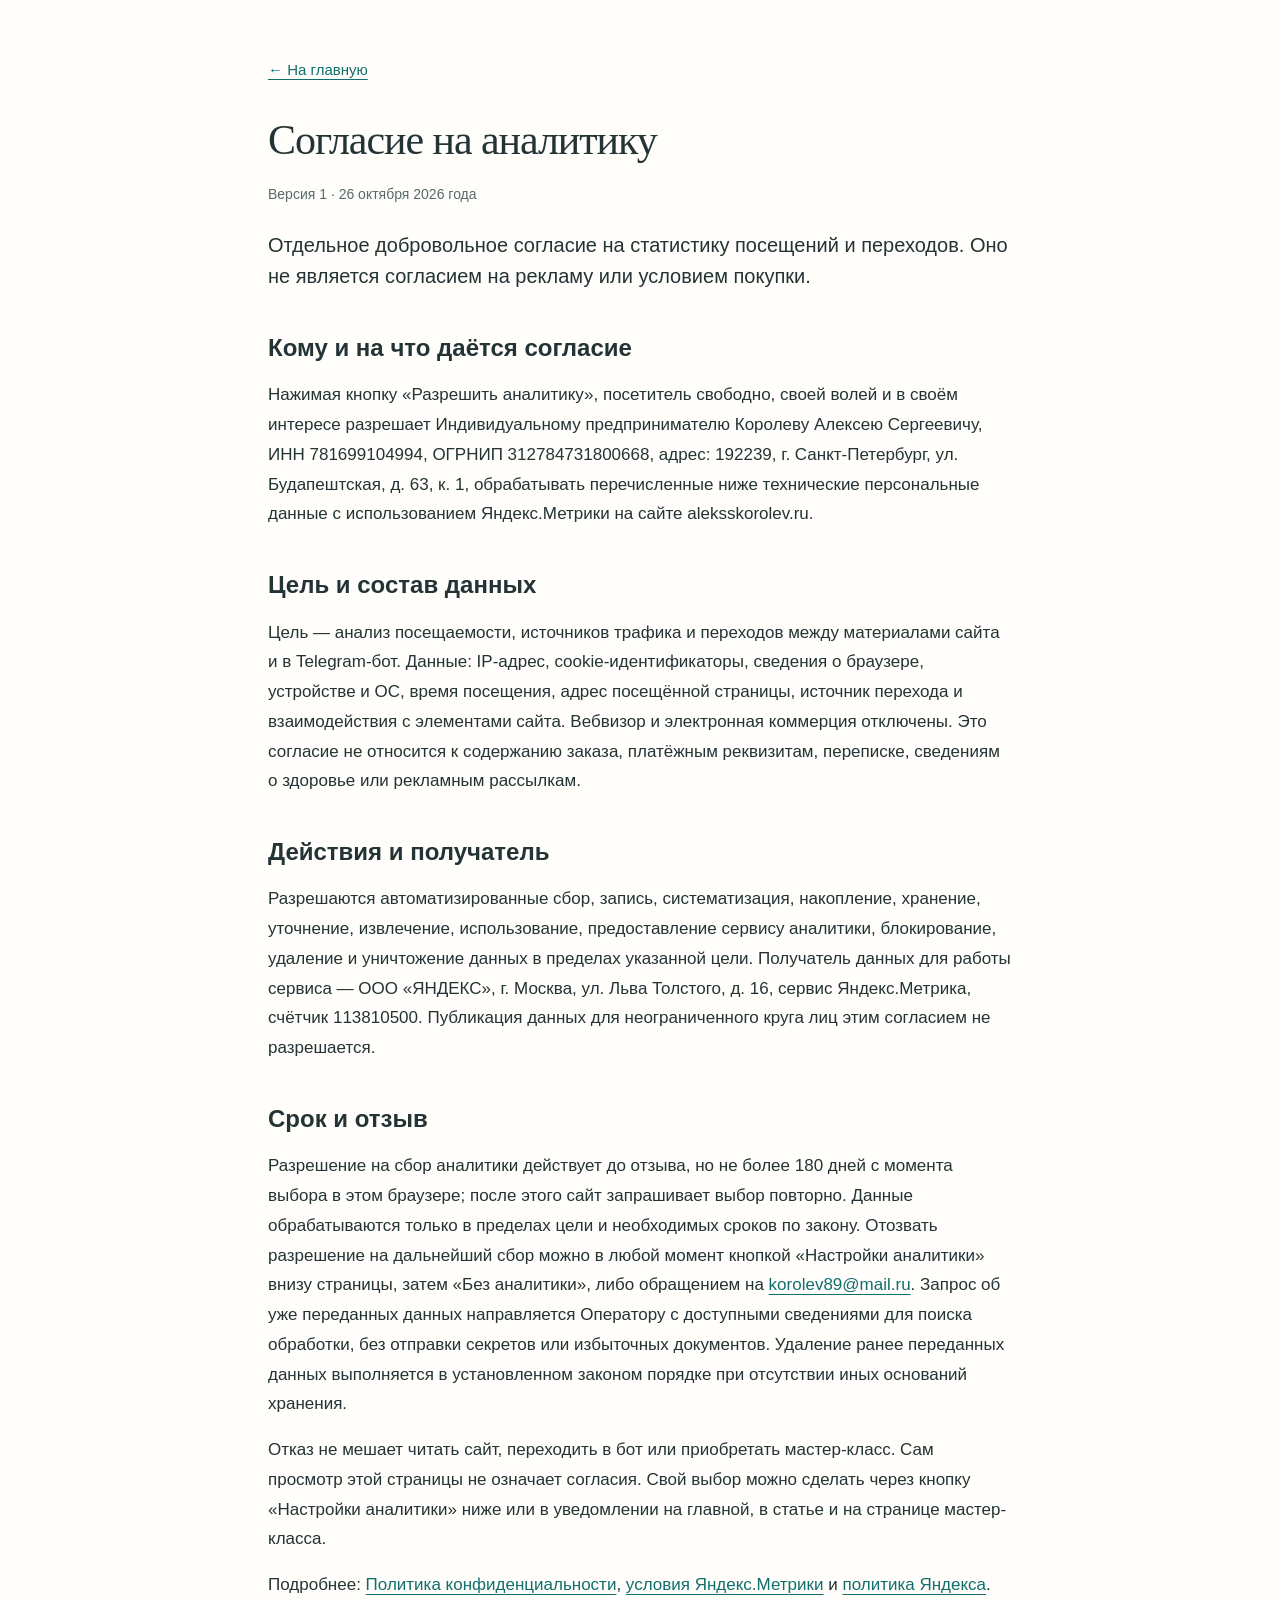
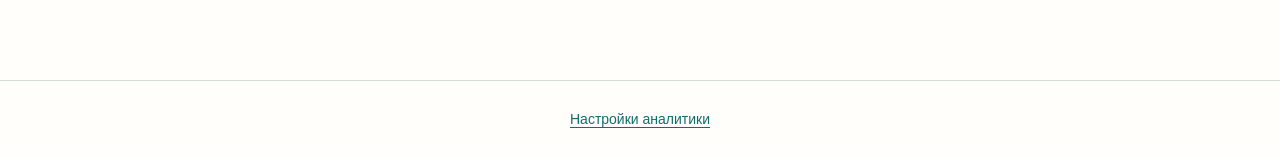
==== analytics-consent/index.html @ 6903ccdf "Add consent-gated Yandex Metrica and funnel click events" ====
<!doctype html><html lang="ru"><head><meta charset="utf-8"><meta name="viewport" content="width=device-width,initial-scale=1"><title>Согласие на аналитику — Алексей Королёв</title><style>*{box-sizing:border-box}html{scroll-behavior:smooth}body{margin:0;background:#fffefb;color:#243335;font:17px/1.75 Arial,Helvetica,sans-serif}main{max-width:800px;margin:auto;padding:48px 28px 64px}a{color:#126e6d;text-underline-offset:4px;overflow-wrap:anywhere}a:focus-visible{outline:2px solid #126e6d;outline-offset:4px}.back{display:inline-flex;align-items:center;min-height:44px;font-size:15px}.meta{color:#596969;font-size:14px;margin:16px 0 24px}h1{font:400 42px/1.18 Georgia,serif;letter-spacing:-.025em;margin:24px 0 16px;overflow-wrap:anywhere}h2{font-size:24px;line-height:1.35;margin:40px 0 16px}p{margin:0 0 16px}.lead{font-size:20px;line-height:1.55}li{margin-bottom:8px}ul{padding-left:24px}table{width:100%;border-collapse:collapse;font-size:15px;line-height:1.6;table-layout:fixed}th,td{text-align:left;vertical-align:top;border:1px solid #d4dedb;padding:12px;overflow-wrap:anywhere}th{background:#eef3f0}footer{border-top:1px solid #d4dedb;margin-top:40px;padding-top:24px;display:flex;flex-wrap:wrap;gap:12px 24px;font-size:15px}footer a{display:inline-flex;align-items:center;min-height:44px}@media(max-width:600px){main{padding:24px 20px 40px}h1{font-size:32px}h2{font-size:23px}body{font-size:16px}.lead{font-size:18px}table,thead,tbody,tr,td,th{display:block}thead{display:none}tr{border:1px solid #d4dedb;margin-bottom:16px}td{border:0;border-bottom:1px solid #e1e7e4;font-size:16px}td:first-child{font-weight:bold;background:#eef3f0}td:nth-child(2):before{content:'Данные: ';font-weight:bold}td:nth-child(3):before{content:'Основание: ';font-weight:bold}}@media print{body{font-size:11pt;background:white;color:black}main{max-width:none;padding:0}a{color:inherit}footer,.back{display:none}h2{break-after:avoid}tr{break-inside:avoid}}</style><link rel="stylesheet" href="../assets/analytics.css"><script defer src="../assets/analytics.js" data-track="false"></script></head><body><main><a class="back" href="../">← На главную</a><h1>Согласие на аналитику</h1><p class="meta">Версия 1 · 26 октября 2026 года</p><p class="lead">Отдельное добровольное согласие на статистику посещений и переходов. Оно не является согласием на рекламу или условием покупки.</p>
<h2>Кому и на что даётся согласие</h2><p>Нажимая кнопку «Разрешить аналитику», посетитель свободно, своей волей и в своём интересе разрешает Индивидуальному предпринимателю Королеву Алексею Сергеевичу, ИНН 781699104994, ОГРНИП 312784731800668, адрес: 192239, г. Санкт-Петербург, ул. Будапештская, д. 63, к. 1, обрабатывать перечисленные ниже технические персональные данные с использованием Яндекс.Метрики на сайте aleksskorolev.ru.</p>
<h2>Цель и состав данных</h2><p>Цель — анализ посещаемости, источников трафика и переходов между материалами сайта и в Telegram-бот. Данные: IP-адрес, cookie-идентификаторы, сведения о браузере, устройстве и ОС, время посещения, адрес посещённой страницы, источник перехода и взаимодействия с элементами сайта. Вебвизор и электронная коммерция отключены. Это согласие не относится к содержанию заказа, платёжным реквизитам, переписке, сведениям о здоровье или рекламным рассылкам.</p>
<h2>Действия и получатель</h2><p>Разрешаются автоматизированные сбор, запись, систематизация, накопление, хранение, уточнение, извлечение, использование, предоставление сервису аналитики, блокирование, удаление и уничтожение данных в пределах указанной цели. Получатель данных для работы сервиса — ООО «ЯНДЕКС», г. Москва, ул. Льва Толстого, д. 16, сервис Яндекс.Метрика, счётчик 113810500. Публикация данных для неограниченного круга лиц этим согласием не разрешается.</p>
<h2>Срок и отзыв</h2><p>Разрешение на сбор аналитики действует до отзыва, но не более 180 дней с момента выбора в этом браузере; после этого сайт запрашивает выбор повторно. Данные обрабатываются только в пределах цели и необходимых сроков по закону. Отозвать разрешение на дальнейший сбор можно в любой момент кнопкой «Настройки аналитики» внизу страницы, затем «Без аналитики», либо обращением на <a href="mailto:korolev89@mail.ru">korolev89@mail.ru</a>. Запрос об уже переданных данных направляется Оператору с доступными сведениями для поиска обработки, без отправки секретов или избыточных документов. Удаление ранее переданных данных выполняется в установленном законом порядке при отсутствии иных оснований хранения.</p><p>Отказ не мешает читать сайт, переходить в бот или приобретать мастер-класс. Сам просмотр этой страницы не означает согласия. Свой выбор можно сделать через кнопку «Настройки аналитики» ниже или в уведомлении на главной, в статье и на странице мастер-класса.</p><p>Подробнее: <a href="../policy/">Политика конфиденциальности</a>, <a href="https://yandex.ru/legal/metrica_termsofuse/">условия Яндекс.Метрики</a> и <a href="https://yandex.ru/legal/confidential/">политика Яндекса</a>.</p></main></body></html>
---- assets/analytics.css ----
/* Isolated analytics controls: no overlay, no change to page navigation. */
.ak-consent,.ak-privacy{font:14px/1.55 Arial,Helvetica,sans-serif;color:#243335;box-sizing:border-box}
.ak-consent{background:#f0f5f3;border-bottom:1px solid #d4dedb;padding:16px 24px}
.ak-consent[hidden]{display:none!important}
.ak-consent__inner{max-width:1080px;margin:0 auto;display:flex;align-items:center;gap:16px 24px}
.ak-consent p{font:14px/1.55 Arial,Helvetica,sans-serif;margin:0;flex:1;color:#243335}
.ak-consent a,.ak-privacy a{display:inline;color:#126e6d;text-decoration:underline;text-underline-offset:3px}
.ak-consent__actions{display:flex;gap:8px;flex-wrap:wrap}
.ak-consent button,.ak-privacy button{appearance:none;position:static;transform:none;width:auto;height:auto;margin:0;border:1px solid #557471;border-radius:6px;background:#fff;color:#243335;font:14px/1.3 Arial,Helvetica,sans-serif;min-height:44px;padding:10px 14px;cursor:pointer;box-shadow:none;letter-spacing:normal;text-transform:none;white-space:normal}
.ak-consent button[data-ak-accept]{background:#126e6d;color:#fff;border-color:#126e6d}
.ak-consent button:focus-visible,.ak-privacy button:focus-visible,.ak-consent a:focus-visible{outline:3px solid #126e6d;outline-offset:3px}
.ak-privacy{display:block!important;text-align:center;padding:16px 24px;background:#fffefb;border-top:1px solid #d4dedb}
.ak-privacy button{border:0;background:transparent;color:#126e6d;text-decoration:underline;text-underline-offset:3px;padding:8px;min-height:44px}
.ak-privacy p{font:14px/1.5 Arial,Helvetica,sans-serif;margin:0;color:#526461}
@media(max-width:720px){.ak-consent{padding:16px 20px}.ak-consent__inner{display:block}.ak-consent__actions{margin-top:12px}.ak-consent__actions button{flex:1}.ak-consent p{font-size:14px}.ak-privacy{padding:12px 20px}}
@media print{.ak-consent,.ak-privacy{display:none!important}}
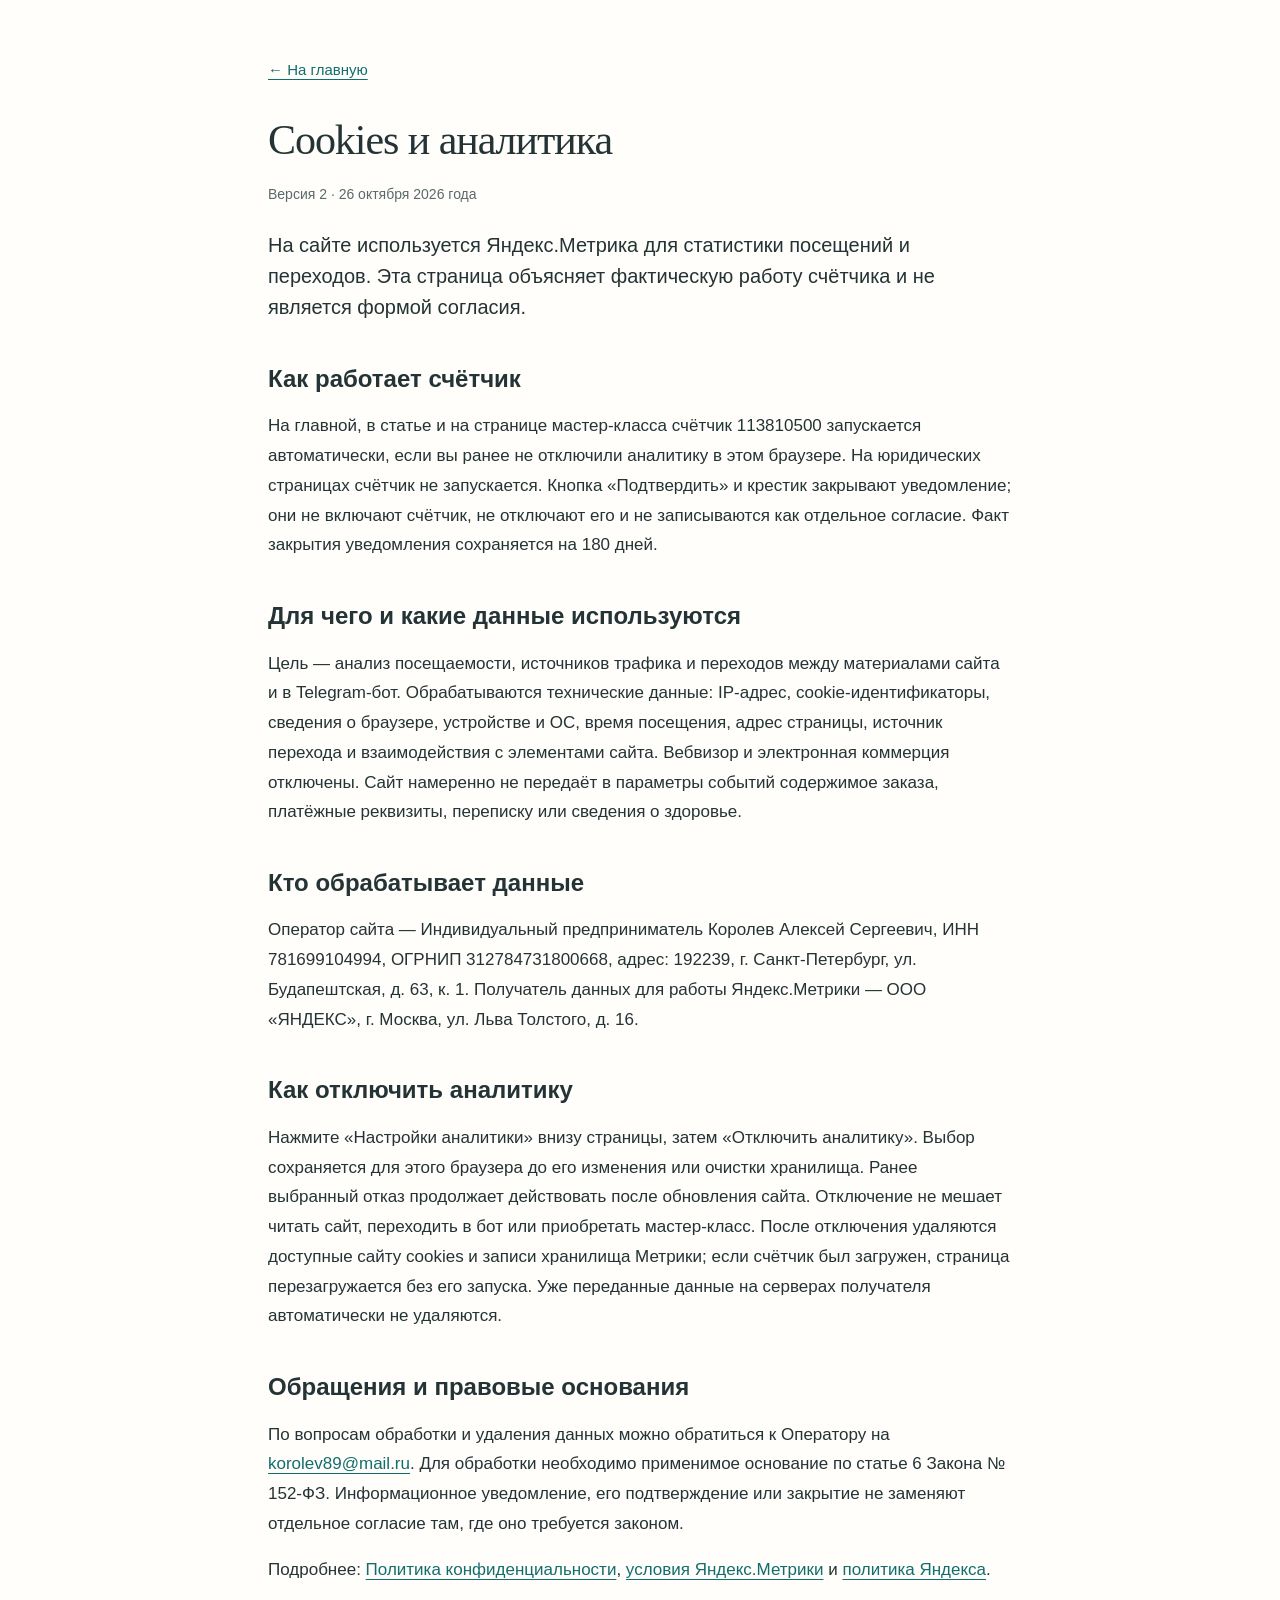
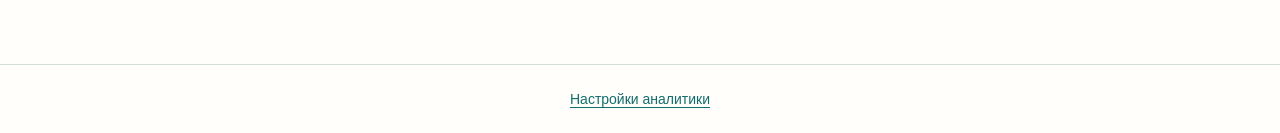
==== commit 1f39984e: "Use compact bottom cookie notice and automatic analytics with preserved opt-outs" ====
--- a/analytics-consent/index.html
+++ b/analytics-consent/index.html
@@ -1,5 +1,6 @@
-<!doctype html><html lang="ru"><head><meta charset="utf-8"><meta name="viewport" content="width=device-width,initial-scale=1"><title>Согласие на аналитику — Алексей Королёв</title><style>*{box-sizing:border-box}html{scroll-behavior:smooth}body{margin:0;background:#fffefb;color:#243335;font:17px/1.75 Arial,Helvetica,sans-serif}main{max-width:800px;margin:auto;padding:48px 28px 64px}a{color:#126e6d;text-underline-offset:4px;overflow-wrap:anywhere}a:focus-visible{outline:2px solid #126e6d;outline-offset:4px}.back{display:inline-flex;align-items:center;min-height:44px;font-size:15px}.meta{color:#596969;font-size:14px;margin:16px 0 24px}h1{font:400 42px/1.18 Georgia,serif;letter-spacing:-.025em;margin:24px 0 16px;overflow-wrap:anywhere}h2{font-size:24px;line-height:1.35;margin:40px 0 16px}p{margin:0 0 16px}.lead{font-size:20px;line-height:1.55}li{margin-bottom:8px}ul{padding-left:24px}table{width:100%;border-collapse:collapse;font-size:15px;line-height:1.6;table-layout:fixed}th,td{text-align:left;vertical-align:top;border:1px solid #d4dedb;padding:12px;overflow-wrap:anywhere}th{background:#eef3f0}footer{border-top:1px solid #d4dedb;margin-top:40px;padding-top:24px;display:flex;flex-wrap:wrap;gap:12px 24px;font-size:15px}footer a{display:inline-flex;align-items:center;min-height:44px}@media(max-width:600px){main{padding:24px 20px 40px}h1{font-size:32px}h2{font-size:23px}body{font-size:16px}.lead{font-size:18px}table,thead,tbody,tr,td,th{display:block}thead{display:none}tr{border:1px solid #d4dedb;margin-bottom:16px}td{border:0;border-bottom:1px solid #e1e7e4;font-size:16px}td:first-child{font-weight:bold;background:#eef3f0}td:nth-child(2):before{content:'Данные: ';font-weight:bold}td:nth-child(3):before{content:'Основание: ';font-weight:bold}}@media print{body{font-size:11pt;background:white;color:black}main{max-width:none;padding:0}a{color:inherit}footer,.back{display:none}h2{break-after:avoid}tr{break-inside:avoid}}</style><link rel="stylesheet" href="../assets/analytics.css"><script defer src="../assets/analytics.js" data-track="false"></script></head><body><main><a class="back" href="../">← На главную</a><h1>Согласие на аналитику</h1><p class="meta">Версия 1 · 26 октября 2026 года</p><p class="lead">Отдельное добровольное согласие на статистику посещений и переходов. Оно не является согласием на рекламу или условием покупки.</p>
-<h2>Кому и на что даётся согласие</h2><p>Нажимая кнопку «Разрешить аналитику», посетитель свободно, своей волей и в своём интересе разрешает Индивидуальному предпринимателю Королеву Алексею Сергеевичу, ИНН 781699104994, ОГРНИП 312784731800668, адрес: 192239, г. Санкт-Петербург, ул. Будапештская, д. 63, к. 1, обрабатывать перечисленные ниже технические персональные данные с использованием Яндекс.Метрики на сайте aleksskorolev.ru.</p>
-<h2>Цель и состав данных</h2><p>Цель — анализ посещаемости, источников трафика и переходов между материалами сайта и в Telegram-бот. Данные: IP-адрес, cookie-идентификаторы, сведения о браузере, устройстве и ОС, время посещения, адрес посещённой страницы, источник перехода и взаимодействия с элементами сайта. Вебвизор и электронная коммерция отключены. Это согласие не относится к содержанию заказа, платёжным реквизитам, переписке, сведениям о здоровье или рекламным рассылкам.</p>
-<h2>Действия и получатель</h2><p>Разрешаются автоматизированные сбор, запись, систематизация, накопление, хранение, уточнение, извлечение, использование, предоставление сервису аналитики, блокирование, удаление и уничтожение данных в пределах указанной цели. Получатель данных для работы сервиса — ООО «ЯНДЕКС», г. Москва, ул. Льва Толстого, д. 16, сервис Яндекс.Метрика, счётчик 113810500. Публикация данных для неограниченного круга лиц этим согласием не разрешается.</p>
-<h2>Срок и отзыв</h2><p>Разрешение на сбор аналитики действует до отзыва, но не более 180 дней с момента выбора в этом браузере; после этого сайт запрашивает выбор повторно. Данные обрабатываются только в пределах цели и необходимых сроков по закону. Отозвать разрешение на дальнейший сбор можно в любой момент кнопкой «Настройки аналитики» внизу страницы, затем «Без аналитики», либо обращением на <a href="mailto:korolev89@mail.ru">korolev89@mail.ru</a>. Запрос об уже переданных данных направляется Оператору с доступными сведениями для поиска обработки, без отправки секретов или избыточных документов. Удаление ранее переданных данных выполняется в установленном законом порядке при отсутствии иных оснований хранения.</p><p>Отказ не мешает читать сайт, переходить в бот или приобретать мастер-класс. Сам просмотр этой страницы не означает согласия. Свой выбор можно сделать через кнопку «Настройки аналитики» ниже или в уведомлении на главной, в статье и на странице мастер-класса.</p><p>Подробнее: <a href="../policy/">Политика конфиденциальности</a>, <a href="https://yandex.ru/legal/metrica_termsofuse/">условия Яндекс.Метрики</a> и <a href="https://yandex.ru/legal/confidential/">политика Яндекса</a>.</p></main></body></html>+<!doctype html><html lang="ru"><head><meta charset="utf-8"><meta name="viewport" content="width=device-width,initial-scale=1"><title>Cookies и аналитика — Алексей Королёв</title><style>*{box-sizing:border-box}html{scroll-behavior:smooth}body{margin:0;background:#fffefb;color:#243335;font:17px/1.75 Arial,Helvetica,sans-serif}main{max-width:800px;margin:auto;padding:48px 28px 64px}a{color:#126e6d;text-underline-offset:4px;overflow-wrap:anywhere}a:focus-visible{outline:2px solid #126e6d;outline-offset:4px}.back{display:inline-flex;align-items:center;min-height:44px;font-size:15px}.meta{color:#596969;font-size:14px;margin:16px 0 24px}h1{font:400 42px/1.18 Georgia,serif;letter-spacing:-.025em;margin:24px 0 16px;overflow-wrap:anywhere}h2{font-size:24px;line-height:1.35;margin:40px 0 16px}p{margin:0 0 16px}.lead{font-size:20px;line-height:1.55}li{margin-bottom:8px}ul{padding-left:24px}table{width:100%;border-collapse:collapse;font-size:15px;line-height:1.6;table-layout:fixed}th,td{text-align:left;vertical-align:top;border:1px solid #d4dedb;padding:12px;overflow-wrap:anywhere}th{background:#eef3f0}footer{border-top:1px solid #d4dedb;margin-top:40px;padding-top:24px;display:flex;flex-wrap:wrap;gap:12px 24px;font-size:15px}footer a{display:inline-flex;align-items:center;min-height:44px}@media(max-width:600px){main{padding:24px 20px 40px}h1{font-size:32px}h2{font-size:23px}body{font-size:16px}.lead{font-size:18px}table,thead,tbody,tr,td,th{display:block}thead{display:none}tr{border:1px solid #d4dedb;margin-bottom:16px}td{border:0;border-bottom:1px solid #e1e7e4;font-size:16px}td:first-child{font-weight:bold;background:#eef3f0}td:nth-child(2):before{content:'Данные: ';font-weight:bold}td:nth-child(3):before{content:'Основание: ';font-weight:bold}}@media print{body{font-size:11pt;background:white;color:black}main{max-width:none;padding:0}a{color:inherit}footer,.back{display:none}h2{break-after:avoid}tr{break-inside:avoid}}</style><link rel="stylesheet" href="../assets/analytics.css"><script defer src="../assets/analytics.js" data-track="false"></script></head><body><main><a class="back" href="../">← На главную</a><h1>Cookies и аналитика</h1><p class="meta">Версия 2 · 26 октября 2026 года</p><p class="lead">На сайте используется Яндекс.Метрика для статистики посещений и переходов. Эта страница объясняет фактическую работу счётчика и не является формой согласия.</p>
+<h2>Как работает счётчик</h2><p>На главной, в статье и на странице мастер-класса счётчик 113810500 запускается автоматически, если вы ранее не отключили аналитику в этом браузере. На юридических страницах счётчик не запускается. Кнопка «Подтвердить» и крестик закрывают уведомление; они не включают счётчик, не отключают его и не записываются как отдельное согласие. Факт закрытия уведомления сохраняется на 180 дней.</p>
+<h2>Для чего и какие данные используются</h2><p>Цель — анализ посещаемости, источников трафика и переходов между материалами сайта и в Telegram-бот. Обрабатываются технические данные: IP-адрес, cookie-идентификаторы, сведения о браузере, устройстве и ОС, время посещения, адрес страницы, источник перехода и взаимодействия с элементами сайта. Вебвизор и электронная коммерция отключены. Сайт намеренно не передаёт в параметры событий содержимое заказа, платёжные реквизиты, переписку или сведения о здоровье.</p>
+<h2>Кто обрабатывает данные</h2><p>Оператор сайта — Индивидуальный предприниматель Королев Алексей Сергеевич, ИНН 781699104994, ОГРНИП 312784731800668, адрес: 192239, г. Санкт-Петербург, ул. Будапештская, д. 63, к. 1. Получатель данных для работы Яндекс.Метрики — ООО «ЯНДЕКС», г. Москва, ул. Льва Толстого, д. 16.</p>
+<h2>Как отключить аналитику</h2><p>Нажмите «Настройки аналитики» внизу страницы, затем «Отключить аналитику». Выбор сохраняется для этого браузера до его изменения или очистки хранилища. Ранее выбранный отказ продолжает действовать после обновления сайта. Отключение не мешает читать сайт, переходить в бот или приобретать мастер-класс. После отключения удаляются доступные сайту cookies и записи хранилища Метрики; если счётчик был загружен, страница перезагружается без его запуска. Уже переданные данные на серверах получателя автоматически не удаляются.</p>
+<h2>Обращения и правовые основания</h2><p>По вопросам обработки и удаления данных можно обратиться к Оператору на <a href="mailto:korolev89@mail.ru">korolev89@mail.ru</a>. Для обработки необходимо применимое основание по статье 6 Закона № 152-ФЗ. Информационное уведомление, его подтверждение или закрытие не заменяют отдельное согласие там, где оно требуется законом.</p><p>Подробнее: <a href="../policy/">Политика конфиденциальности</a>, <a href="https://yandex.ru/legal/metrica_termsofuse/">условия Яндекс.Метрики</a> и <a href="https://yandex.ru/legal/confidential/">политика Яндекса</a>.</p></main></body></html>
--- a/assets/analytics.css
+++ b/assets/analytics.css
@@ -1,16 +1,20 @@
-/* Isolated analytics controls: no overlay, no change to page navigation. */
+/* Compact bottom notice. Acknowledgement is not recorded as consent. */
+html{scroll-padding-bottom:var(--ak-notice-space,0px)}body{padding-bottom:var(--ak-notice-space,0px)!important}
 .ak-consent,.ak-privacy{font:14px/1.55 Arial,Helvetica,sans-serif;color:#243335;box-sizing:border-box}
-.ak-consent{background:#f0f5f3;border-bottom:1px solid #d4dedb;padding:16px 24px}
-.ak-consent[hidden]{display:none!important}
-.ak-consent__inner{max-width:1080px;margin:0 auto;display:flex;align-items:center;gap:16px 24px}
-.ak-consent p{font:14px/1.55 Arial,Helvetica,sans-serif;margin:0;flex:1;color:#243335}
-.ak-consent a,.ak-privacy a{display:inline;color:#126e6d;text-decoration:underline;text-underline-offset:3px}
-.ak-consent__actions{display:flex;gap:8px;flex-wrap:wrap}
-.ak-consent button,.ak-privacy button{appearance:none;position:static;transform:none;width:auto;height:auto;margin:0;border:1px solid #557471;border-radius:6px;background:#fff;color:#243335;font:14px/1.3 Arial,Helvetica,sans-serif;min-height:44px;padding:10px 14px;cursor:pointer;box-shadow:none;letter-spacing:normal;text-transform:none;white-space:normal}
-.ak-consent button[data-ak-accept]{background:#126e6d;color:#fff;border-color:#126e6d}
+.ak-consent{position:fixed;z-index:1000;bottom:16px;left:50%;transform:translateX(-50%);width:calc(100% - 32px);max-width:940px;background:#fffefb;border:1px solid #d4dedb;border-radius:12px;box-shadow:0 2px 8px #24333514;padding:20px 56px 20px 24px}
+.ak-consent[hidden],.ak-privacy__panel[hidden]{display:none!important}
+.ak-consent__inner{display:flex;align-items:center;gap:16px 24px}
+.ak-consent p{font:15px/1.55 Arial,Helvetica,sans-serif;margin:0;flex:1;color:#243335}
+.ak-consent a,.ak-privacy a{display:inline;min-height:0;color:#126e6d;text-decoration:underline;text-underline-offset:3px}
+.ak-consent__actions{flex-shrink:0}
+.ak-consent button,.ak-privacy button{appearance:none;position:static;transform:none;width:auto;height:auto;margin:0;border:1px solid #557471;border-radius:6px;background:#fff;color:#243335;font:15px/1.3 Arial,Helvetica,sans-serif;min-height:44px;padding:10px 18px;cursor:pointer;box-shadow:none;letter-spacing:normal;text-transform:none;white-space:normal}
+.ak-consent button[data-ak-confirm]{background:#126e6d;color:#fff;border-color:#126e6d}
+.ak-consent button.ak-consent__close{position:absolute;right:4px;top:4px;border:0;background:transparent;font-size:27px;line-height:1;width:44px;height:44px;min-height:44px;padding:0;color:#526461}
 .ak-consent button:focus-visible,.ak-privacy button:focus-visible,.ak-consent a:focus-visible{outline:3px solid #126e6d;outline-offset:3px}
-.ak-privacy{display:block!important;text-align:center;padding:16px 24px;background:#fffefb;border-top:1px solid #d4dedb}
-.ak-privacy button{border:0;background:transparent;color:#126e6d;text-decoration:underline;text-underline-offset:3px;padding:8px;min-height:44px}
-.ak-privacy p{font:14px/1.5 Arial,Helvetica,sans-serif;margin:0;color:#526461}
-@media(max-width:720px){.ak-consent{padding:16px 20px}.ak-consent__inner{display:block}.ak-consent__actions{margin-top:12px}.ak-consent__actions button{flex:1}.ak-consent p{font-size:14px}.ak-privacy{padding:12px 20px}}
-@media print{.ak-consent,.ak-privacy{display:none!important}}
+.ak-privacy{display:block!important;text-align:center;padding:12px 24px;background:#fffefb;border-top:1px solid #d4dedb}
+.ak-privacy button{border:0;background:transparent;color:#126e6d;text-decoration:underline;text-underline-offset:3px;padding:8px;min-height:44px;font-size:14px}
+.ak-privacy p{font:14px/1.5 Arial,Helvetica,sans-serif;margin:0 0 8px;color:#526461}
+.ak-privacy__panel{max-width:680px;margin:8px auto;padding:16px;background:#f0f5f3;border-radius:8px}
+.ak-privacy__panel button{border:1px solid #557471;background:#fff;padding:10px 18px}
+@media(max-width:720px){.ak-consent{bottom:12px;width:calc(100% - 24px);padding:20px}.ak-consent__inner{display:block}.ak-consent p{padding-right:18px;font-size:14px}.ak-consent__actions{margin-top:16px}.ak-consent button[data-ak-confirm]{width:100%}.ak-privacy{padding:12px 20px}}
+@media print{body{padding-bottom:0!important}.ak-consent,.ak-privacy{display:none!important}}
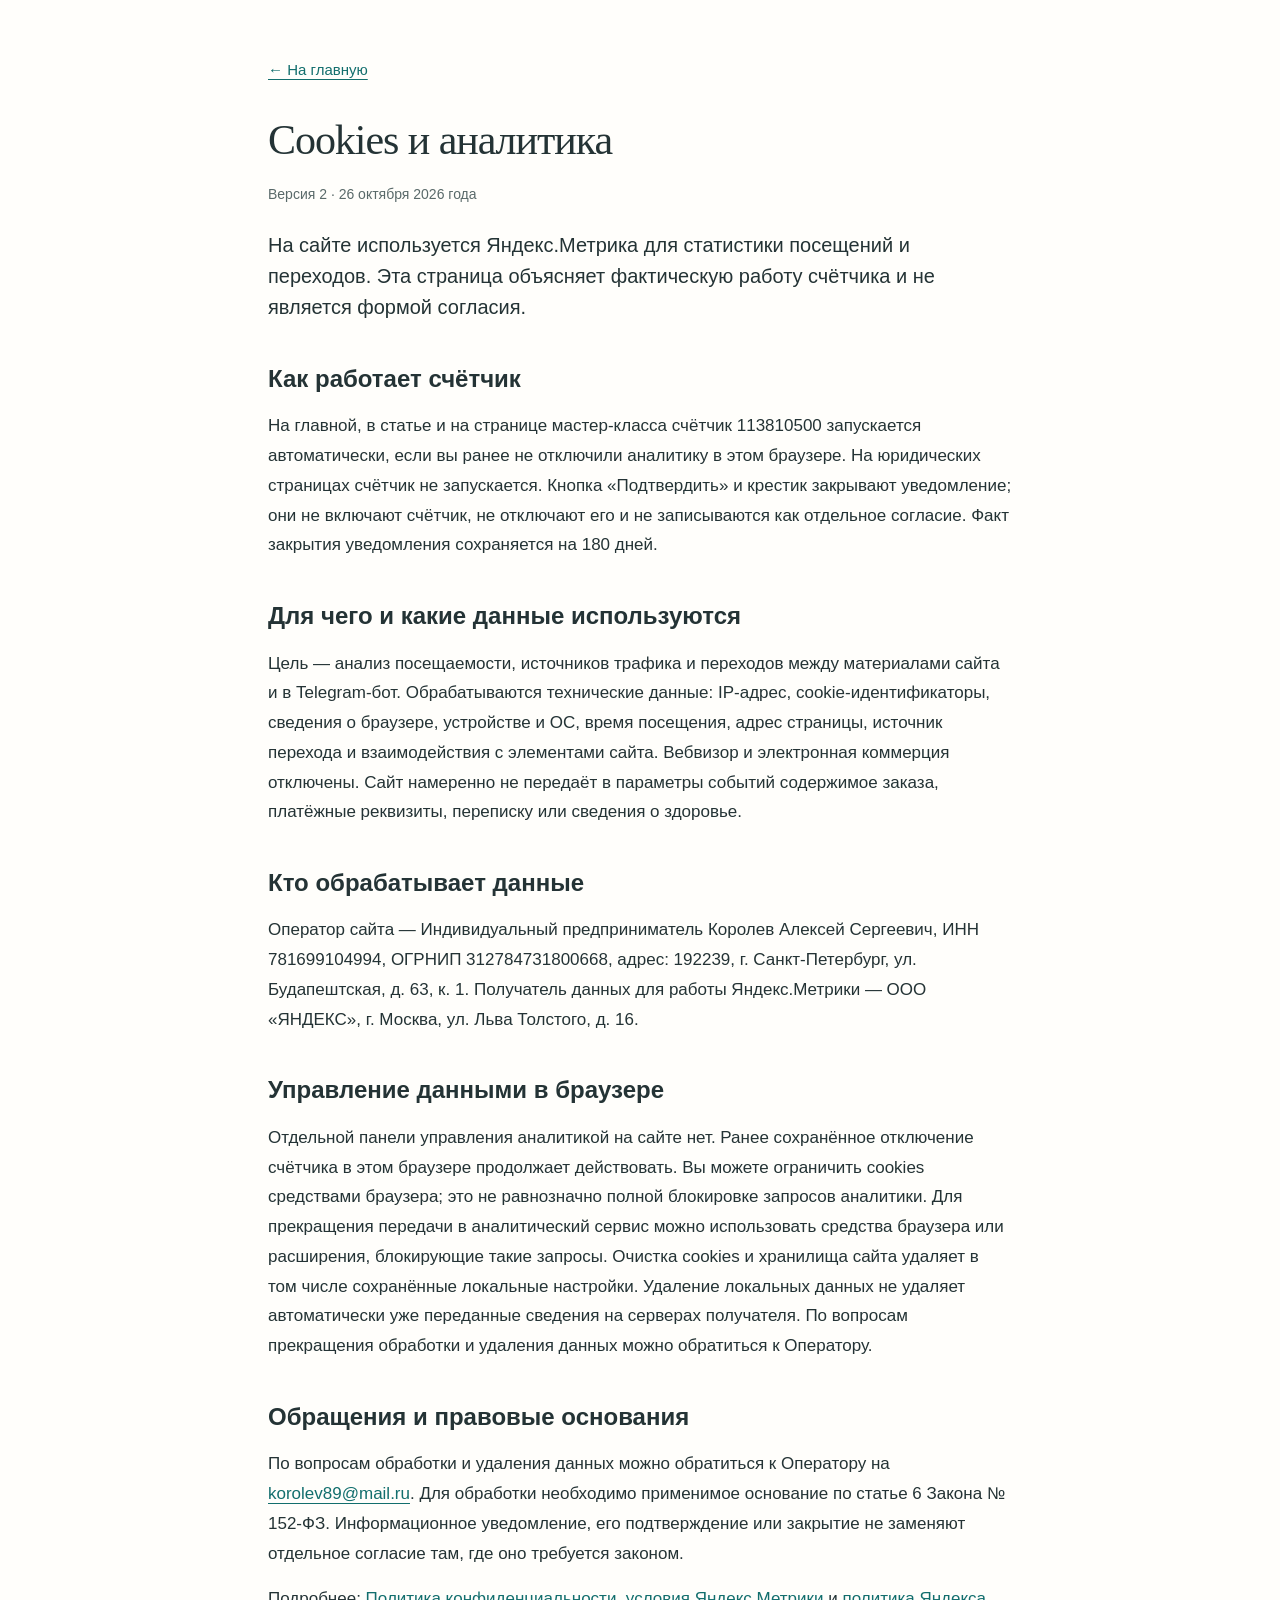
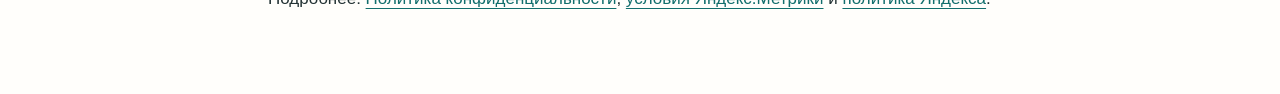
==== commit 3381ce2b: "Remove analytics settings panel from all pages" ====
--- a/analytics-consent/index.html
+++ b/analytics-consent/index.html
@@ -2,5 +2,4 @@
 <h2>Как работает счётчик</h2><p>На главной, в статье и на странице мастер-класса счётчик 113810500 запускается автоматически, если вы ранее не отключили аналитику в этом браузере. На юридических страницах счётчик не запускается. Кнопка «Подтвердить» и крестик закрывают уведомление; они не включают счётчик, не отключают его и не записываются как отдельное согласие. Факт закрытия уведомления сохраняется на 180 дней.</p>
 <h2>Для чего и какие данные используются</h2><p>Цель — анализ посещаемости, источников трафика и переходов между материалами сайта и в Telegram-бот. Обрабатываются технические данные: IP-адрес, cookie-идентификаторы, сведения о браузере, устройстве и ОС, время посещения, адрес страницы, источник перехода и взаимодействия с элементами сайта. Вебвизор и электронная коммерция отключены. Сайт намеренно не передаёт в параметры событий содержимое заказа, платёжные реквизиты, переписку или сведения о здоровье.</p>
 <h2>Кто обрабатывает данные</h2><p>Оператор сайта — Индивидуальный предприниматель Королев Алексей Сергеевич, ИНН 781699104994, ОГРНИП 312784731800668, адрес: 192239, г. Санкт-Петербург, ул. Будапештская, д. 63, к. 1. Получатель данных для работы Яндекс.Метрики — ООО «ЯНДЕКС», г. Москва, ул. Льва Толстого, д. 16.</p>
-<h2>Как отключить аналитику</h2><p>Нажмите «Настройки аналитики» внизу страницы, затем «Отключить аналитику». Выбор сохраняется для этого браузера до его изменения или очистки хранилища. Ранее выбранный отказ продолжает действовать после обновления сайта. Отключение не мешает читать сайт, переходить в бот или приобретать мастер-класс. После отключения удаляются доступные сайту cookies и записи хранилища Метрики; если счётчик был загружен, страница перезагружается без его запуска. Уже переданные данные на серверах получателя автоматически не удаляются.</p>
-<h2>Обращения и правовые основания</h2><p>По вопросам обработки и удаления данных можно обратиться к Оператору на <a href="mailto:korolev89@mail.ru">korolev89@mail.ru</a>. Для обработки необходимо применимое основание по статье 6 Закона № 152-ФЗ. Информационное уведомление, его подтверждение или закрытие не заменяют отдельное согласие там, где оно требуется законом.</p><p>Подробнее: <a href="../policy/">Политика конфиденциальности</a>, <a href="https://yandex.ru/legal/metrica_termsofuse/">условия Яндекс.Метрики</a> и <a href="https://yandex.ru/legal/confidential/">политика Яндекса</a>.</p></main></body></html>+<h2>Управление данными в браузере</h2><p>Отдельной панели управления аналитикой на сайте нет. Ранее сохранённое отключение счётчика в этом браузере продолжает действовать. Вы можете ограничить cookies средствами браузера; это не равнозначно полной блокировке запросов аналитики. Для прекращения передачи в аналитический сервис можно использовать средства браузера или расширения, блокирующие такие запросы. Очистка cookies и хранилища сайта удаляет в том числе сохранённые локальные настройки. Удаление локальных данных не удаляет автоматически уже переданные сведения на серверах получателя. По вопросам прекращения обработки и удаления данных можно обратиться к Оператору.</p><h2>Обращения и правовые основания</h2><p>По вопросам обработки и удаления данных можно обратиться к Оператору на <a href="mailto:korolev89@mail.ru">korolev89@mail.ru</a>. Для обработки необходимо применимое основание по статье 6 Закона № 152-ФЗ. Информационное уведомление, его подтверждение или закрытие не заменяют отдельное согласие там, где оно требуется законом.</p><p>Подробнее: <a href="../policy/">Политика конфиденциальности</a>, <a href="https://yandex.ru/legal/metrica_termsofuse/">условия Яндекс.Метрики</a> и <a href="https://yandex.ru/legal/confidential/">политика Яндекса</a>.</p></main></body></html>
--- a/assets/analytics.css
+++ b/assets/analytics.css
@@ -8,7 +8,10 @@
 .ak-consent a,.ak-privacy a{display:inline;min-height:0;color:#126e6d;text-decoration:underline;text-underline-offset:3px}
 .ak-consent__actions{flex-shrink:0}
 .ak-consent button,.ak-privacy button{appearance:none;position:static;transform:none;width:auto;height:auto;margin:0;border:1px solid #557471;border-radius:6px;background:#fff;color:#243335;font:15px/1.3 Arial,Helvetica,sans-serif;min-height:44px;padding:10px 18px;cursor:pointer;box-shadow:none;letter-spacing:normal;text-transform:none;white-space:normal}
-.ak-consent button[data-ak-confirm]{background:#126e6d;color:#fff;border-color:#126e6d}
+.ak-consent button[data-ak-confirm]{min-height:60px;padding:16px 24px;background:#245ad1;color:#fff;border-color:#245ad1;font-size:16px;font-weight:600}
+.ak-consent button[data-ak-confirm]:hover{background:#1e4db8;border-color:#1e4db8}
+.ak-consent button[data-ak-confirm]:active{background:#19429f;border-color:#19429f}
+.ak-consent button[data-ak-confirm]:focus-visible{outline-color:#245ad1}
 .ak-consent button.ak-consent__close{position:absolute;right:4px;top:4px;border:0;background:transparent;font-size:27px;line-height:1;width:44px;height:44px;min-height:44px;padding:0;color:#526461}
 .ak-consent button:focus-visible,.ak-privacy button:focus-visible,.ak-consent a:focus-visible{outline:3px solid #126e6d;outline-offset:3px}
 .ak-privacy{display:block!important;text-align:center;padding:12px 24px;background:#fffefb;border-top:1px solid #d4dedb}
